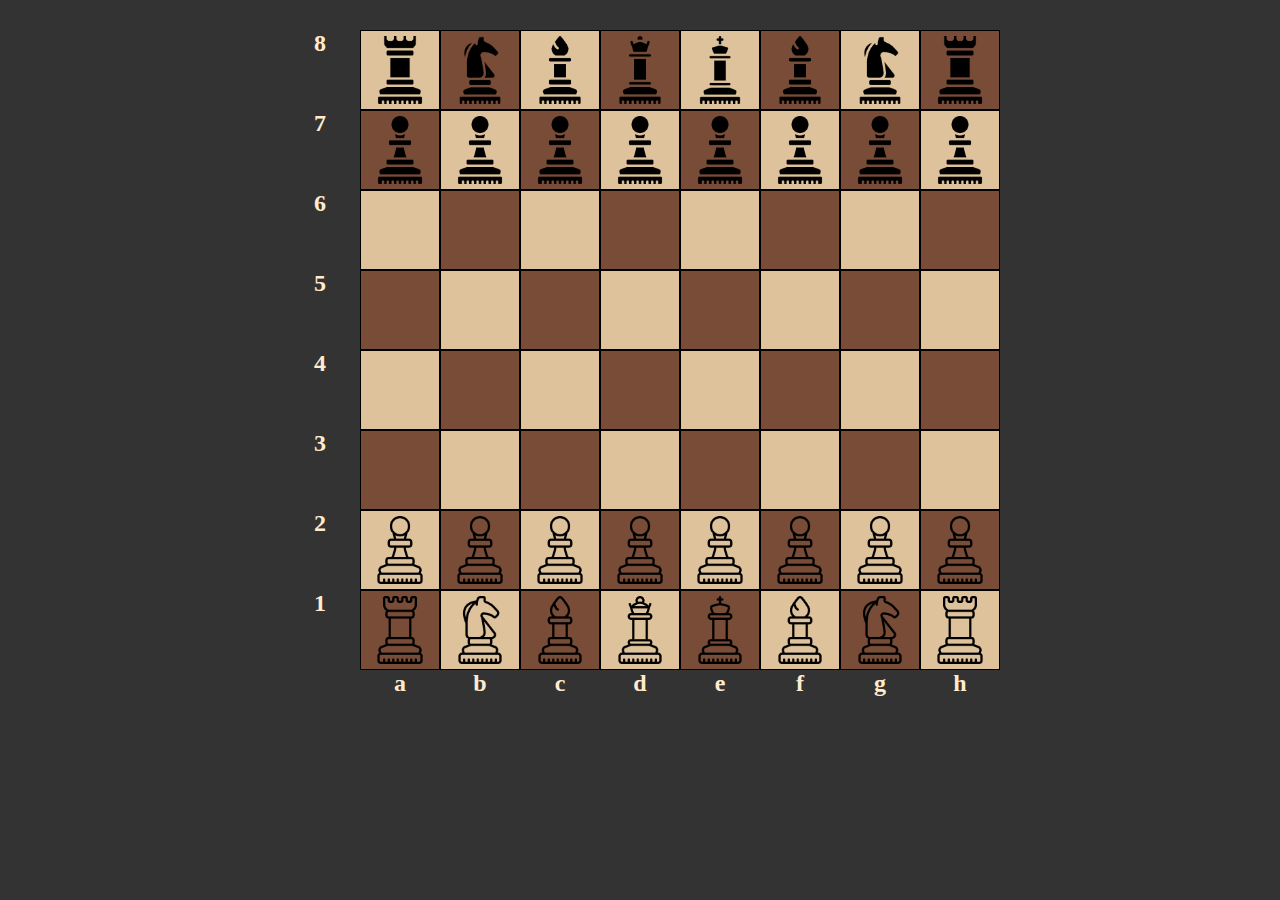
==== index.html @ 502f9120 "final commit" ====
<!DOCTYPE html>
<html lang="en">

<head>
    <meta charset="UTF-8">
    <meta http-equiv="X-UA-Compatible" content="IE=edge">
    <meta name="viewport" content="width=device-width, initial-scale=1.0">
    <link rel="stylesheet" href="style.css">
    <title>Two Player Chess</title>
</head>

<body>

    <div class="chessboard card">
        <div class="row1 flex">
            <h2>8</h2>
            <div class="white box" id="a8">
                <img src="images/brook.png" class="img bp rook">
            </div>
            <div class="black box" id="b8">
                <img src="images/bknight.png" class="img bp knight">
            </div>
            <div class="white box" id="c8">
                <img src="images/bbishop.png" class="img bp lbishop">
            </div>
            <div class="black box" id="d8">
                <img src="images/bqueen.png" class="img bp queen">
            </div>
            <div class="white box" id="e8">
                <img src="images/bking.png" class="img bp king">
            </div>
            <div class="black box" id="f8">
                <img src="images/bbishop.png" class="img bp dbishop">
            </div>
            <div class="white box" id="g8">
                <img src="images/bknight.png" class="img bp knight">
            </div>
            <div class="black box" id="h8">
                <img src="images/brook.png" class="img bp rook">
            </div>
        </div>
        <div class="row2 flex">
            <h2>7</h2>
            <div class="black box" id="a7">
                <img src="images/bpawn.png" class="img bp pawn">
            </div>
            <div class="white box" id="b7">
                <img src="images/bpawn.png" class="img bp pawn">
            </div>
            <div class="black box" id="c7">
                <img src="images/bpawn.png" class="img bp pawn">
            </div>
            <div class="white box" id="d7">
                <img src="images/bpawn.png" class="img bp pawn">
            </div>
            <div class="black box" id="e7">
                <img src="images/bpawn.png" class="img bp pawn">
            </div>
            <div class="white box" id="f7">
                <img src="images/bpawn.png" class="img bp pawn">
            </div>
            <div class="black box" id="g7">
                <img src="images/bpawn.png" class="img bp pawn">
            </div>
            <div class="white box" id="h7">
                <img src="images/bpawn.png" class="img bp pawn">
            </div>
        </div>
        <div class="row3 flex">
            <h2>6</h2>
            <div class="white box" id="a6">
            </div>
            <div class="black box" id="b6">
            </div>
            <div class="white box" id="c6">
            </div>
            <div class="black box" id="d6">
            </div>
            <div class="white box" id="e6">
            </div>
            <div class="black box" id="f6">
            </div>
            <div class="white box" id="g6">
            </div>
            <div class="black box" id="h6">
            </div>
        </div>
        <div class="row4 flex">
            <h2>5</h2>
            <div class="black box" id="a5">
            </div>
            <div class="white box" id="b5">
            </div>
            <div class="black box" id="c5">
            </div>
            <div class="white box" id="d5">
            </div>
            <div class="black box" id="e5">
            </div>
            <div class="white box" id="f5">
            </div>
            <div class="black box" id="g5">
            </div>
            <div class="white box" id="h5">
            </div>
        </div>
        <div class="row5 flex">
            <h2>4</h2>
            <div class="white box" id="a4">
            </div>
            <div class="black box" id="b4">
            </div>
            <div class="white box" id="c4">
            </div>
            <div class="black box" id="d4">
            </div>
            <div class="white box" id="e4">
            </div>
            <div class="black box" id="f4">
            </div>
            <div class="white box" id="g4">
            </div>
            <div class="black box" id="h4">
            </div>
        </div>
        <div class="row6 flex">
            <h2>3</h2>
            <div class="black box" id="a3">
            </div>
            <div class="white box" id="b3">
            </div>
            <div class="black box" id="c3">
            </div>
            <div class="white box" id="d3">
            </div>
            <div class="black box" id="e3">
            </div>
            <div class="white box" id="f3">
            </div>
            <div class="black box" id="g3">
            </div>
            <div class="white box" id="h3">
            </div>
        </div>
        <div class="row7 flex">
            <h2>2</h2>
            <div class="white box" id="a2">
                <img src="images/wpawn.png" class="img wp pawn">
            </div>
            <div class="black box" id="b2">
                <img src="images/wpawn.png" class="img wp pawn">
            </div>
            <div class="white box" id="c2">
                <img src="images/wpawn.png" class="img wp pawn">
            </div>
            <div class="black box" id="d2">
                <img src="images/wpawn.png" class="img wp pawn">
            </div>
            <div class="white box" id="e2">
                <img src="images/wpawn.png" class="img wp pawn">
            </div>
            <div class="black box" id="f2">
                <img src="images/wpawn.png" class="img wp pawn">
            </div>
            <div class="white box" id="g2">
                <img src="images/wpawn.png" class="img wp pawn">
            </div>
            <div class="black box" id="h2">
                <img src="images/wpawn.png" class="img wp pawn">
            </div>
        </div>
        <div class="row8 flex">
            <h2>1</h2>
            <div class="black box" id="a1">
                <img src="images/wrook.png" class="img wp rook">
            </div>
            <div class="white box" id="b1">
                <img src="images/wknight.png" class="img wp knight">
            </div>
            <div class="black box" id="c1">
                <img src="images/wbishop.png" class="img wp dbishop">
            </div>
            <div class="white box" id="d1">
                <img src="images/wqueen.png" class="img wp queen">
            </div>
            <div class="black box" id="e1">
                <img src="images/wking.png" class="img wp king">
            </div>
            <div class="white box" id="f1">
                <img src="images/wbishop.png" class="img wp lbishop">
            </div>
            <div class="black box" id="g1">
                <img src="images/wknight.png" class="img wp knight">
            </div>
            <div class="white box" id="h1">
                <img src="images/wrook.png" class="img wp rook">
            </div>
        </div>
        <div class="row9 flex">
            <h2></h2>
            <h2>a</h2>
            <h2>b</h2>
            <h2>c</h2>
            <h2>d</h2>
            <h2>e</h2>
            <h2>f</h2>
            <h2>g</h2>
            <h2>h</h2>
        </div>
    </div>

    <script src="app.js"></script>
</body>

</html>
---- style.css ----
* {
    box-sizing: border-box;
    margin: 0;
    padding: 0;
    text-align: center;
}

body {
    background-color: #333;
}

h2 {
    width: 80px;
    height: 80px;
    color: blanchedalmond;
    text-align: center;
    margin: auto 0;
}

.white,
.black {
    width: 80px;
    height: 80px;
    padding: 5px;
    border: 1px solid black;
}

.white {
    background-color: #dec29b;
}

.black {
    background-color: #784c36;
}

img {
    width: 100%;
}

img:hover {
    transform: scale(0.98);
    cursor: pointer;
}

.flex {
    display: flex;
    align-items: center;
    justify-content: center;
}

.chessboard {
    margin-top: 30px;
}


/* .card {
    box-shadow: 10px 10px 8px 10px #888888;
} */

@media (max-width: 500px) {
    .white,
    .black {
        width: 50px;
        height: 50px;
        padding: 5px;
        border: 1px solid black;
    }
    .chessboard {
        margin-top: 100px;
    }
}
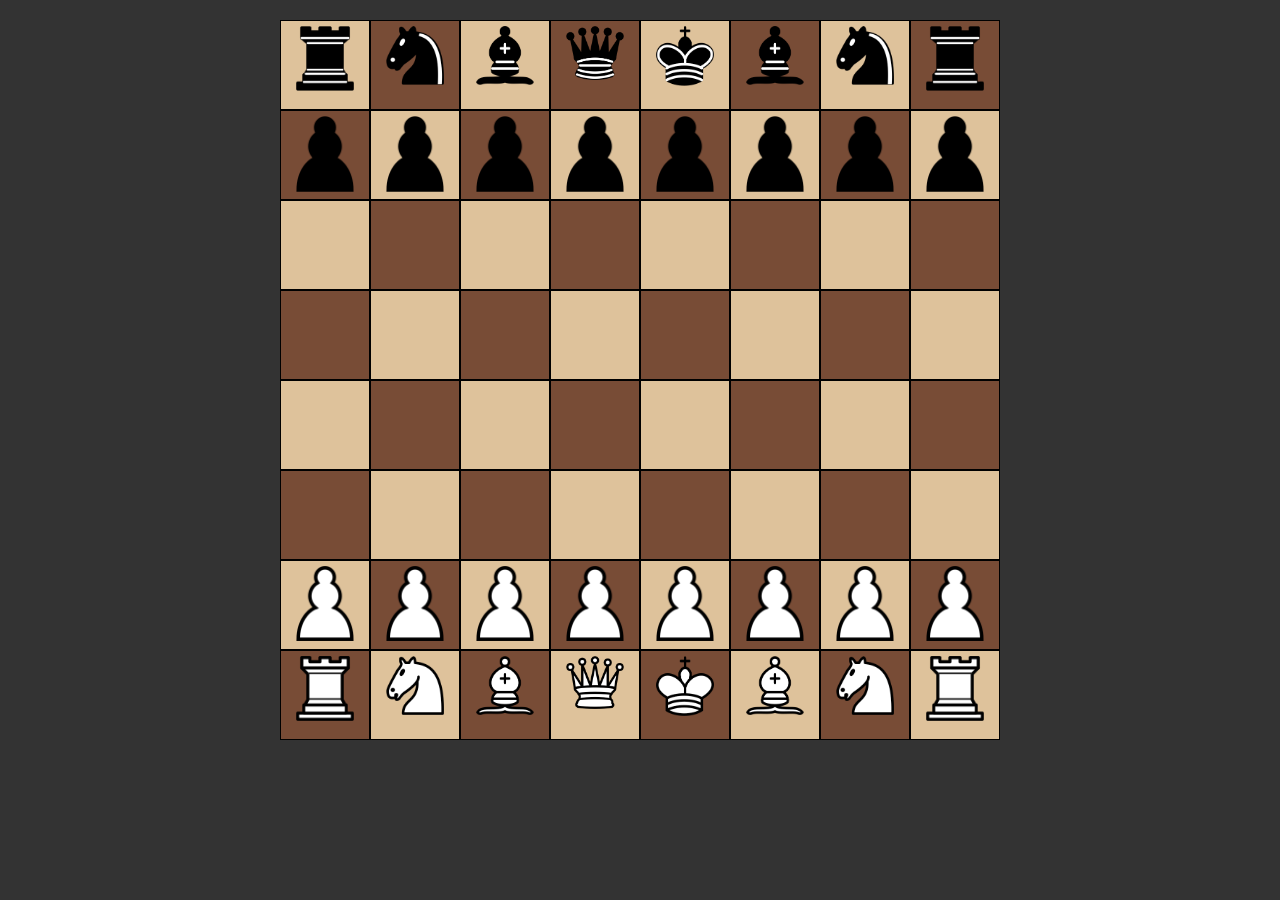
==== commit a15f6020: "final commit" ====
--- a/index.html
+++ b/index.html
@@ -13,61 +13,58 @@
 
     <div class="chessboard card">
         <div class="row1 flex">
-            <h2>8</h2>
             <div class="white box" id="a8">
-                <img src="images/brook.png" class="img bp rook">
+                <img src="img/brook.png" class="img bp rook" id="qsbr">
             </div>
             <div class="black box" id="b8">
-                <img src="images/bknight.png" class="img bp knight">
+                <img src="img/bknight.png" class="img bp knight">
             </div>
             <div class="white box" id="c8">
-                <img src="images/bbishop.png" class="img bp lbishop">
+                <img src="img/bbishop.png" class="img bp lbishop">
             </div>
             <div class="black box" id="d8">
-                <img src="images/bqueen.png" class="img bp queen">
+                <img src="img/bqueen.png" class="img bp queen">
             </div>
             <div class="white box" id="e8">
-                <img src="images/bking.png" class="img bp king">
+                <img src="img/bking.png" class="img bp king">
             </div>
             <div class="black box" id="f8">
-                <img src="images/bbishop.png" class="img bp dbishop">
+                <img src="img/bbishop.png" class="img bp dbishop">
             </div>
             <div class="white box" id="g8">
-                <img src="images/bknight.png" class="img bp knight">
+                <img src="img/bknight.png" class="img bp knight">
             </div>
             <div class="black box" id="h8">
-                <img src="images/brook.png" class="img bp rook">
+                <img src="img/brook.png" class="img bp rook" id="ksbr">
             </div>
         </div>
         <div class="row2 flex">
-            <h2>7</h2>
             <div class="black box" id="a7">
-                <img src="images/bpawn.png" class="img bp pawn">
+                <img src="img/bpawn.png" class="img bp pawn">
             </div>
             <div class="white box" id="b7">
-                <img src="images/bpawn.png" class="img bp pawn">
+                <img src="img/bpawn.png" class="img bp pawn">
             </div>
             <div class="black box" id="c7">
-                <img src="images/bpawn.png" class="img bp pawn">
+                <img src="img/bpawn.png" class="img bp pawn">
             </div>
             <div class="white box" id="d7">
-                <img src="images/bpawn.png" class="img bp pawn">
+                <img src="img/bpawn.png" class="img bp pawn">
             </div>
             <div class="black box" id="e7">
-                <img src="images/bpawn.png" class="img bp pawn">
+                <img src="img/bpawn.png" class="img bp pawn">
             </div>
             <div class="white box" id="f7">
-                <img src="images/bpawn.png" class="img bp pawn">
+                <img src="img/bpawn.png" class="img bp pawn">
             </div>
             <div class="black box" id="g7">
-                <img src="images/bpawn.png" class="img bp pawn">
+                <img src="img/bpawn.png" class="img bp pawn">
             </div>
             <div class="white box" id="h7">
-                <img src="images/bpawn.png" class="img bp pawn">
+                <img src="img/bpawn.png" class="img bp pawn">
             </div>
         </div>
         <div class="row3 flex">
-            <h2>6</h2>
             <div class="white box" id="a6">
             </div>
             <div class="black box" id="b6">
@@ -86,7 +83,6 @@
             </div>
         </div>
         <div class="row4 flex">
-            <h2>5</h2>
             <div class="black box" id="a5">
             </div>
             <div class="white box" id="b5">
@@ -105,7 +101,6 @@
             </div>
         </div>
         <div class="row5 flex">
-            <h2>4</h2>
             <div class="white box" id="a4">
             </div>
             <div class="black box" id="b4">
@@ -124,7 +119,6 @@
             </div>
         </div>
         <div class="row6 flex">
-            <h2>3</h2>
             <div class="black box" id="a3">
             </div>
             <div class="white box" id="b3">
@@ -143,69 +137,56 @@
             </div>
         </div>
         <div class="row7 flex">
-            <h2>2</h2>
             <div class="white box" id="a2">
-                <img src="images/wpawn.png" class="img wp pawn">
+                <img src="img/wpawn.png" class="img wp pawn">
             </div>
             <div class="black box" id="b2">
-                <img src="images/wpawn.png" class="img wp pawn">
+                <img src="img/wpawn.png" class="img wp pawn">
             </div>
             <div class="white box" id="c2">
-                <img src="images/wpawn.png" class="img wp pawn">
+                <img src="img/wpawn.png" class="img wp pawn">
             </div>
             <div class="black box" id="d2">
-                <img src="images/wpawn.png" class="img wp pawn">
+                <img src="img/wpawn.png" class="img wp pawn">
             </div>
             <div class="white box" id="e2">
-                <img src="images/wpawn.png" class="img wp pawn">
+                <img src="img/wpawn.png" class="img wp pawn">
             </div>
             <div class="black box" id="f2">
-                <img src="images/wpawn.png" class="img wp pawn">
+                <img src="img/wpawn.png" class="img wp pawn">
             </div>
             <div class="white box" id="g2">
-                <img src="images/wpawn.png" class="img wp pawn">
+                <img src="img/wpawn.png" class="img wp pawn">
             </div>
             <div class="black box" id="h2">
-                <img src="images/wpawn.png" class="img wp pawn">
+                <img src="img/wpawn.png" class="img wp pawn">
             </div>
         </div>
         <div class="row8 flex">
-            <h2>1</h2>
             <div class="black box" id="a1">
-                <img src="images/wrook.png" class="img wp rook">
+                <img src="img/wrook.png" class="img wp rook" id="qswr">
             </div>
             <div class="white box" id="b1">
-                <img src="images/wknight.png" class="img wp knight">
+                <img src="img/wknight.png" class="img wp knight">
             </div>
             <div class="black box" id="c1">
-                <img src="images/wbishop.png" class="img wp dbishop">
+                <img src="img/wbishop.png" class="img wp dbishop">
             </div>
             <div class="white box" id="d1">
-                <img src="images/wqueen.png" class="img wp queen">
+                <img src="img/wqueen.png" class="img wp queen">
             </div>
             <div class="black box" id="e1">
-                <img src="images/wking.png" class="img wp king">
+                <img src="img/wking.png" class="img wp king">
             </div>
             <div class="white box" id="f1">
-                <img src="images/wbishop.png" class="img wp lbishop">
+                <img src="img/wbishop.png" class="img wp lbishop">
             </div>
             <div class="black box" id="g1">
-                <img src="images/wknight.png" class="img wp knight">
+                <img src="img/wknight.png" class="img wp knight">
             </div>
             <div class="white box" id="h1">
-                <img src="images/wrook.png" class="img wp rook">
+                <img src="img/wrook.png" class="img wp rook" id="kswr">
             </div>
-        </div>
-        <div class="row9 flex">
-            <h2></h2>
-            <h2>a</h2>
-            <h2>b</h2>
-            <h2>c</h2>
-            <h2>d</h2>
-            <h2>e</h2>
-            <h2>f</h2>
-            <h2>g</h2>
-            <h2>h</h2>
         </div>
     </div>
 
--- a/style.css
+++ b/style.css
@@ -15,12 +15,13 @@
     color: blanchedalmond;
     text-align: center;
     margin: auto 0;
+    padding-top: 30px;
 }
 
 .white,
 .black {
-    width: 80px;
-    height: 80px;
+    width: 90px;
+    height: 90px;
     padding: 5px;
     border: 1px solid black;
 }
@@ -34,11 +35,11 @@
 }
 
 img {
-    width: 100%;
+    width: 75%;
 }
 
 img:hover {
-    transform: scale(0.98);
+    transform: scale(1.10);
     cursor: pointer;
 }
 
@@ -49,13 +50,8 @@
 }
 
 .chessboard {
-    margin-top: 30px;
+    margin-top: 20px;
 }
-
-
-/* .card {
-    box-shadow: 10px 10px 8px 10px #888888;
-} */
 
 @media (max-width: 500px) {
     .white,
@@ -68,4 +64,10 @@
     .chessboard {
         margin-top: 100px;
     }
+    h2 {
+        width: 50px;
+        height: 50px;
+        margin: auto 0;
+        padding-top: 20px;
+    }
 }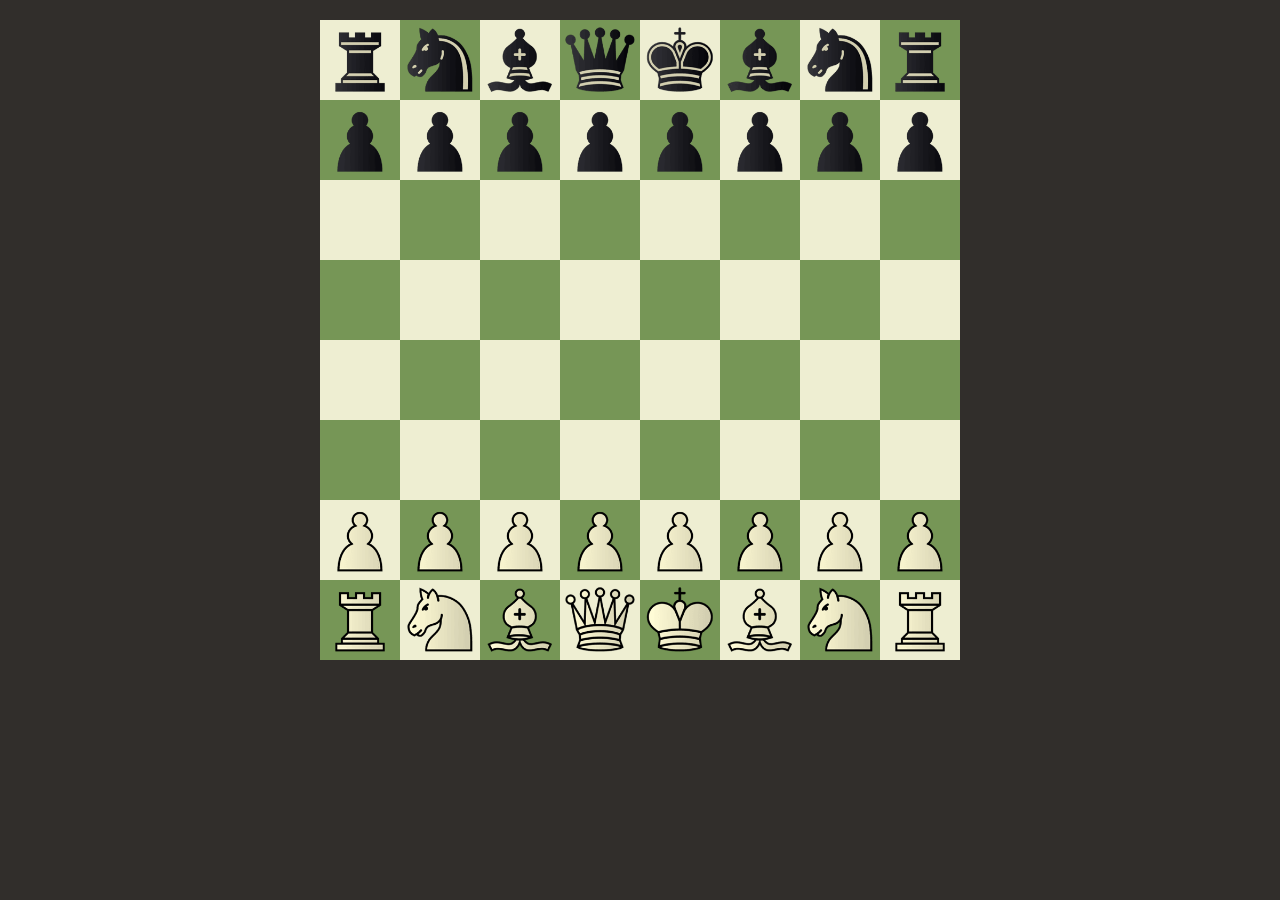
==== commit 75a3a3e2: "final commit" ====
--- a/index.html
+++ b/index.html
@@ -11,181 +11,187 @@
 
 <body>
 
-    <div class="chessboard card">
-        <div class="row1 flex">
-            <div class="white box" id="a8">
-                <img src="img/brook.png" class="img bp rook" id="qsbr">
-            </div>
-            <div class="black box" id="b8">
-                <img src="img/bknight.png" class="img bp knight">
-            </div>
-            <div class="white box" id="c8">
-                <img src="img/bbishop.png" class="img bp lbishop">
-            </div>
-            <div class="black box" id="d8">
-                <img src="img/bqueen.png" class="img bp queen">
-            </div>
-            <div class="white box" id="e8">
-                <img src="img/bking.png" class="img bp king">
-            </div>
-            <div class="black box" id="f8">
-                <img src="img/bbishop.png" class="img bp dbishop">
-            </div>
-            <div class="white box" id="g8">
-                <img src="img/bknight.png" class="img bp knight">
-            </div>
-            <div class="black box" id="h8">
-                <img src="img/brook.png" class="img bp rook" id="ksbr">
-            </div>
-        </div>
-        <div class="row2 flex">
-            <div class="black box" id="a7">
-                <img src="img/bpawn.png" class="img bp pawn">
-            </div>
-            <div class="white box" id="b7">
-                <img src="img/bpawn.png" class="img bp pawn">
-            </div>
-            <div class="black box" id="c7">
-                <img src="img/bpawn.png" class="img bp pawn">
-            </div>
-            <div class="white box" id="d7">
-                <img src="img/bpawn.png" class="img bp pawn">
-            </div>
-            <div class="black box" id="e7">
-                <img src="img/bpawn.png" class="img bp pawn">
-            </div>
-            <div class="white box" id="f7">
-                <img src="img/bpawn.png" class="img bp pawn">
-            </div>
-            <div class="black box" id="g7">
-                <img src="img/bpawn.png" class="img bp pawn">
-            </div>
-            <div class="white box" id="h7">
-                <img src="img/bpawn.png" class="img bp pawn">
-            </div>
-        </div>
-        <div class="row3 flex">
-            <div class="white box" id="a6">
-            </div>
-            <div class="black box" id="b6">
-            </div>
-            <div class="white box" id="c6">
-            </div>
-            <div class="black box" id="d6">
-            </div>
-            <div class="white box" id="e6">
-            </div>
-            <div class="black box" id="f6">
-            </div>
-            <div class="white box" id="g6">
-            </div>
-            <div class="black box" id="h6">
-            </div>
-        </div>
-        <div class="row4 flex">
-            <div class="black box" id="a5">
-            </div>
-            <div class="white box" id="b5">
-            </div>
-            <div class="black box" id="c5">
-            </div>
-            <div class="white box" id="d5">
-            </div>
-            <div class="black box" id="e5">
-            </div>
-            <div class="white box" id="f5">
-            </div>
-            <div class="black box" id="g5">
-            </div>
-            <div class="white box" id="h5">
-            </div>
-        </div>
-        <div class="row5 flex">
-            <div class="white box" id="a4">
-            </div>
-            <div class="black box" id="b4">
-            </div>
-            <div class="white box" id="c4">
-            </div>
-            <div class="black box" id="d4">
-            </div>
-            <div class="white box" id="e4">
-            </div>
-            <div class="black box" id="f4">
-            </div>
-            <div class="white box" id="g4">
-            </div>
-            <div class="black box" id="h4">
-            </div>
-        </div>
-        <div class="row6 flex">
-            <div class="black box" id="a3">
-            </div>
-            <div class="white box" id="b3">
-            </div>
-            <div class="black box" id="c3">
-            </div>
-            <div class="white box" id="d3">
-            </div>
-            <div class="black box" id="e3">
-            </div>
-            <div class="white box" id="f3">
-            </div>
-            <div class="black box" id="g3">
-            </div>
-            <div class="white box" id="h3">
-            </div>
-        </div>
-        <div class="row7 flex">
-            <div class="white box" id="a2">
-                <img src="img/wpawn.png" class="img wp pawn">
-            </div>
-            <div class="black box" id="b2">
-                <img src="img/wpawn.png" class="img wp pawn">
-            </div>
-            <div class="white box" id="c2">
-                <img src="img/wpawn.png" class="img wp pawn">
-            </div>
-            <div class="black box" id="d2">
-                <img src="img/wpawn.png" class="img wp pawn">
-            </div>
-            <div class="white box" id="e2">
-                <img src="img/wpawn.png" class="img wp pawn">
-            </div>
-            <div class="black box" id="f2">
-                <img src="img/wpawn.png" class="img wp pawn">
-            </div>
-            <div class="white box" id="g2">
-                <img src="img/wpawn.png" class="img wp pawn">
-            </div>
-            <div class="black box" id="h2">
-                <img src="img/wpawn.png" class="img wp pawn">
-            </div>
-        </div>
-        <div class="row8 flex">
-            <div class="black box" id="a1">
-                <img src="img/wrook.png" class="img wp rook" id="qswr">
-            </div>
-            <div class="white box" id="b1">
-                <img src="img/wknight.png" class="img wp knight">
-            </div>
-            <div class="black box" id="c1">
-                <img src="img/wbishop.png" class="img wp dbishop">
-            </div>
-            <div class="white box" id="d1">
-                <img src="img/wqueen.png" class="img wp queen">
-            </div>
-            <div class="black box" id="e1">
-                <img src="img/wking.png" class="img wp king">
-            </div>
-            <div class="white box" id="f1">
-                <img src="img/wbishop.png" class="img wp lbishop">
-            </div>
-            <div class="black box" id="g1">
-                <img src="img/wknight.png" class="img wp knight">
-            </div>
-            <div class="white box" id="h1">
-                <img src="img/wrook.png" class="img wp rook" id="kswr">
+    <div class="game">
+        <img src="img/bqueen.png" class="img bp queen" id="bqueen">
+        <!--Not imp-->
+        <img src="img/wqueen.png" class="img wp queen" id="wqueen">
+        <!--Not imp-->
+        <div class="chessboard card">
+            <div class="row1 flex">
+                <div class="white box" id="a8">
+                    <img src="img/brook.png" class="img bp rook" id="qsbr">
+                </div>
+                <div class="black box" id="b8">
+                    <img src="img/bknight.png" class="img bp knight">
+                </div>
+                <div class="white box" id="c8">
+                    <img src="img/bbishop.png" class="img bp lbishop">
+                </div>
+                <div class="black box" id="d8">
+                    <img src="img/bqueen.png" class="img bp queen">
+                </div>
+                <div class="white box" id="e8">
+                    <img src="img/bking.png" class="img bp king">
+                </div>
+                <div class="black box" id="f8">
+                    <img src="img/bbishop.png" class="img bp dbishop">
+                </div>
+                <div class="white box" id="g8">
+                    <img src="img/bknight.png" class="img bp knight">
+                </div>
+                <div class="black box" id="h8">
+                    <img src="img/brook.png" class="img bp rook" id="ksbr">
+                </div>
+            </div>
+            <div class="row2 flex">
+                <div class="black box" id="a7">
+                    <img src="img/bpawn.png" class="img bp pawn">
+                </div>
+                <div class="white box" id="b7">
+                    <img src="img/bpawn.png" class="img bp pawn">
+                </div>
+                <div class="black box" id="c7">
+                    <img src="img/bpawn.png" class="img bp pawn">
+                </div>
+                <div class="white box" id="d7">
+                    <img src="img/bpawn.png" class="img bp pawn">
+                </div>
+                <div class="black box" id="e7">
+                    <img src="img/bpawn.png" class="img bp pawn">
+                </div>
+                <div class="white box" id="f7">
+                    <img src="img/bpawn.png" class="img bp pawn">
+                </div>
+                <div class="black box" id="g7">
+                    <img src="img/bpawn.png" class="img bp pawn">
+                </div>
+                <div class="white box" id="h7">
+                    <img src="img/bpawn.png" class="img bp pawn">
+                </div>
+            </div>
+            <div class="row3 flex">
+                <div class="white box" id="a6">
+                </div>
+                <div class="black box" id="b6">
+                </div>
+                <div class="white box" id="c6">
+                </div>
+                <div class="black box" id="d6">
+                </div>
+                <div class="white box" id="e6">
+                </div>
+                <div class="black box" id="f6">
+                </div>
+                <div class="white box" id="g6">
+                </div>
+                <div class="black box" id="h6">
+                </div>
+            </div>
+            <div class="row4 flex">
+                <div class="black box" id="a5">
+                </div>
+                <div class="white box" id="b5">
+                </div>
+                <div class="black box" id="c5">
+                </div>
+                <div class="white box" id="d5">
+                </div>
+                <div class="black box" id="e5">
+                </div>
+                <div class="white box" id="f5">
+                </div>
+                <div class="black box" id="g5">
+                </div>
+                <div class="white box" id="h5">
+                </div>
+            </div>
+            <div class="row5 flex">
+                <div class="white box" id="a4">
+                </div>
+                <div class="black box" id="b4">
+                </div>
+                <div class="white box" id="c4">
+                </div>
+                <div class="black box" id="d4">
+                </div>
+                <div class="white box" id="e4">
+                </div>
+                <div class="black box" id="f4">
+                </div>
+                <div class="white box" id="g4">
+                </div>
+                <div class="black box" id="h4">
+                </div>
+            </div>
+            <div class="row6 flex">
+                <div class="black box" id="a3">
+                </div>
+                <div class="white box" id="b3">
+                </div>
+                <div class="black box" id="c3">
+                </div>
+                <div class="white box" id="d3">
+                </div>
+                <div class="black box" id="e3">
+                </div>
+                <div class="white box" id="f3">
+                </div>
+                <div class="black box" id="g3">
+                </div>
+                <div class="white box" id="h3">
+                </div>
+            </div>
+            <div class="row7 flex">
+                <div class="white box" id="a2">
+                    <img src="img/wpawn.png" class="img wp pawn">
+                </div>
+                <div class="black box" id="b2">
+                    <img src="img/wpawn.png" class="img wp pawn">
+                </div>
+                <div class="white box" id="c2">
+                    <img src="img/wpawn.png" class="img wp pawn">
+                </div>
+                <div class="black box" id="d2">
+                    <img src="img/wpawn.png" class="img wp pawn">
+                </div>
+                <div class="white box" id="e2">
+                    <img src="img/wpawn.png" class="img wp pawn">
+                </div>
+                <div class="black box" id="f2">
+                    <img src="img/wpawn.png" class="img wp pawn">
+                </div>
+                <div class="white box" id="g2">
+                    <img src="img/wpawn.png" class="img wp pawn">
+                </div>
+                <div class="black box" id="h2">
+                    <img src="img/wpawn.png" class="img wp pawn">
+                </div>
+            </div>
+            <div class="row8 flex">
+                <div class="black box" id="a1">
+                    <img src="img/wrook.png" class="img wp rook" id="qswr">
+                </div>
+                <div class="white box" id="b1">
+                    <img src="img/wknight.png" class="img wp knight">
+                </div>
+                <div class="black box" id="c1">
+                    <img src="img/wbishop.png" class="img wp dbishop">
+                </div>
+                <div class="white box" id="d1">
+                    <img src="img/wqueen.png" class="img wp queen">
+                </div>
+                <div class="black box" id="e1">
+                    <img src="img/wking.png" class="img wp king">
+                </div>
+                <div class="white box" id="f1">
+                    <img src="img/wbishop.png" class="img wp lbishop">
+                </div>
+                <div class="black box" id="g1">
+                    <img src="img/wknight.png" class="img wp knight">
+                </div>
+                <div class="white box" id="h1">
+                    <img src="img/wrook.png" class="img wp rook" id="kswr">
+                </div>
             </div>
         </div>
     </div>
--- a/style.css
+++ b/style.css
@@ -2,44 +2,38 @@
     box-sizing: border-box;
     margin: 0;
     padding: 0;
+}
+
+body {
+    background-color: #312e2b;
+}
+
+#wqueen,
+#bqueen {
+    display: none;
+}
+
+.box {
+    width: 80px;
+    height: 80px;
     text-align: center;
 }
 
-body {
-    background-color: #333;
-}
-
-h2 {
-    width: 80px;
-    height: 80px;
-    color: blanchedalmond;
-    text-align: center;
-    margin: auto 0;
-    padding-top: 30px;
-}
-
-.white,
-.black {
-    width: 90px;
-    height: 90px;
-    padding: 5px;
-    border: 1px solid black;
-}
-
 .white {
-    background-color: #dec29b;
+    background-color: #eeeed2;
 }
 
 .black {
-    background-color: #784c36;
+    background-color: #769656;
 }
 
 img {
-    width: 75%;
+    height: 100%;
+    width: 100%;
 }
 
 img:hover {
-    transform: scale(1.10);
+    transform: scale(1.05);
     cursor: pointer;
 }
 
@@ -51,6 +45,8 @@
 
 .chessboard {
     margin-top: 20px;
+    border-radius: 10px;
+    flex-direction: column;
 }
 
 @media (max-width: 500px) {
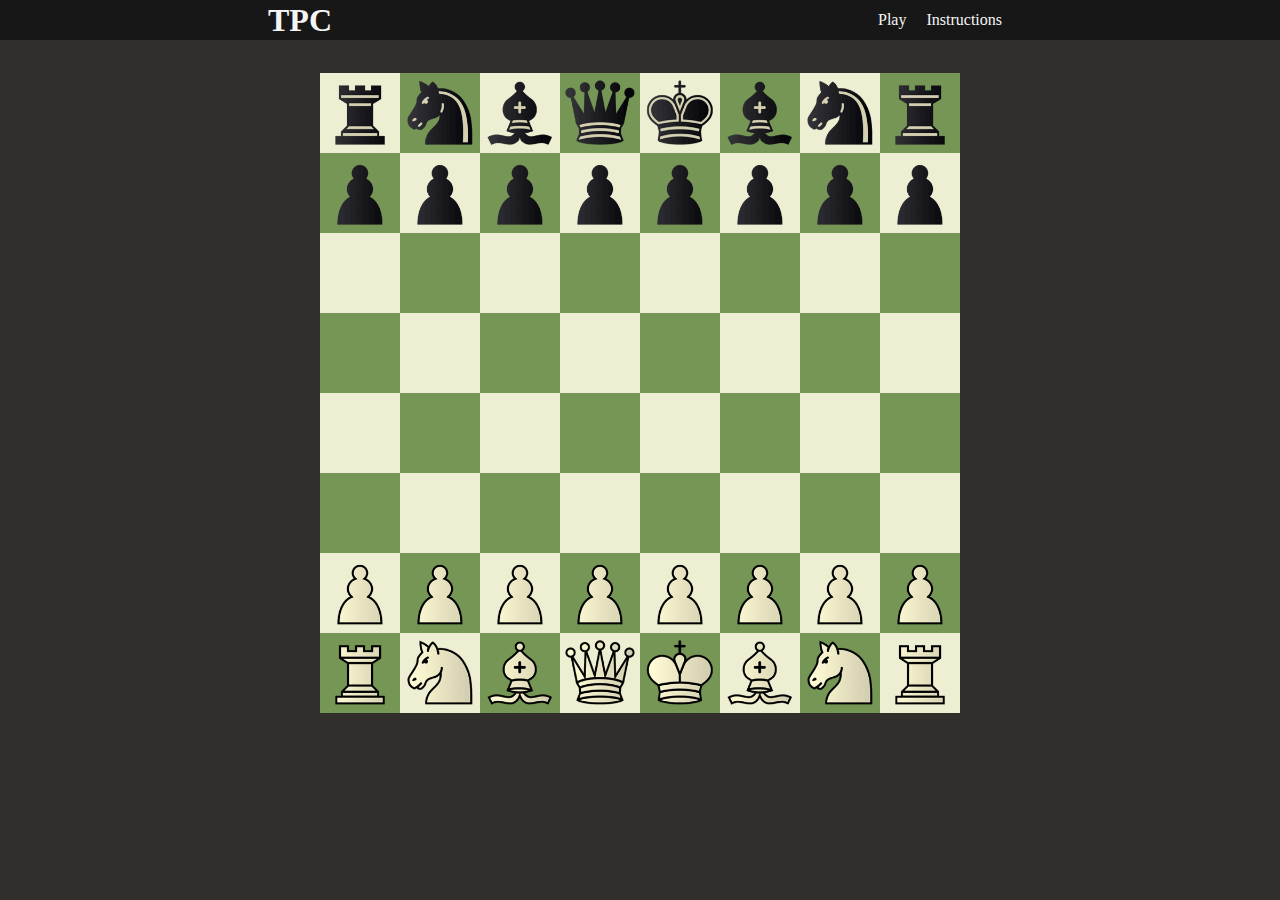
==== commit 2f6a1329: "final commit" ====
--- a/index.html
+++ b/index.html
@@ -11,33 +11,44 @@
 
 <body>
 
+    <nav>
+        <h1>TPC</h1>
+        <ul class="flex">
+            <li><a href="index.html">Play</a></li>
+            <li><a href="instructions.html">Instructions</a></li>
+        </ul>
+    </nav>
+
     <div class="game">
         <img src="img/bqueen.png" class="img bp queen" id="bqueen">
         <!--Not imp-->
         <img src="img/wqueen.png" class="img wp queen" id="wqueen">
         <!--Not imp-->
+        <div class="wwin">
+            <p>White Wins</p>
+        </div>
         <div class="chessboard card">
             <div class="row1 flex">
                 <div class="white box" id="a8">
                     <img src="img/brook.png" class="img bp rook" id="qsbr">
                 </div>
                 <div class="black box" id="b8">
-                    <img src="img/bknight.png" class="img bp knight">
+                    <img src="img/bknight.png" class="img bp knight qsbn">
                 </div>
                 <div class="white box" id="c8">
-                    <img src="img/bbishop.png" class="img bp lbishop">
+                    <img src="img/bbishop.png" class="img bp lbishop qsbb">
                 </div>
                 <div class="black box" id="d8">
-                    <img src="img/bqueen.png" class="img bp queen">
+                    <img src="img/bqueen.png" class="img bp queen bq">
                 </div>
                 <div class="white box" id="e8">
-                    <img src="img/bking.png" class="img bp king">
+                    <img src="img/bking.png" class="img bp king bk">
                 </div>
                 <div class="black box" id="f8">
-                    <img src="img/bbishop.png" class="img bp dbishop">
+                    <img src="img/bbishop.png" class="img bp dbishop ksbb">
                 </div>
                 <div class="white box" id="g8">
-                    <img src="img/bknight.png" class="img bp knight">
+                    <img src="img/bknight.png" class="img bp knight ksbn">
                 </div>
                 <div class="black box" id="h8">
                     <img src="img/brook.png" class="img bp rook" id="ksbr">
@@ -45,28 +56,28 @@
             </div>
             <div class="row2 flex">
                 <div class="black box" id="a7">
-                    <img src="img/bpawn.png" class="img bp pawn">
+                    <img src="img/bpawn.png" class="img bp pawn pb">
                 </div>
                 <div class="white box" id="b7">
-                    <img src="img/bpawn.png" class="img bp pawn">
+                    <img src="img/bpawn.png" class="img bp pawn pb">
                 </div>
                 <div class="black box" id="c7">
-                    <img src="img/bpawn.png" class="img bp pawn">
+                    <img src="img/bpawn.png" class="img bp pawn pb">
                 </div>
                 <div class="white box" id="d7">
-                    <img src="img/bpawn.png" class="img bp pawn">
+                    <img src="img/bpawn.png" class="img bp pawn pb">
                 </div>
                 <div class="black box" id="e7">
-                    <img src="img/bpawn.png" class="img bp pawn">
+                    <img src="img/bpawn.png" class="img bp pawn pb">
                 </div>
                 <div class="white box" id="f7">
-                    <img src="img/bpawn.png" class="img bp pawn">
+                    <img src="img/bpawn.png" class="img bp pawn pb">
                 </div>
                 <div class="black box" id="g7">
-                    <img src="img/bpawn.png" class="img bp pawn">
+                    <img src="img/bpawn.png" class="img bp pawn pb">
                 </div>
                 <div class="white box" id="h7">
-                    <img src="img/bpawn.png" class="img bp pawn">
+                    <img src="img/bpawn.png" class="img bp pawn pb">
                 </div>
             </div>
             <div class="row3 flex">
@@ -143,28 +154,28 @@
             </div>
             <div class="row7 flex">
                 <div class="white box" id="a2">
-                    <img src="img/wpawn.png" class="img wp pawn">
+                    <img src="img/wpawn.png" class="img wp pawn pw">
                 </div>
                 <div class="black box" id="b2">
-                    <img src="img/wpawn.png" class="img wp pawn">
+                    <img src="img/wpawn.png" class="img wp pawn pw">
                 </div>
                 <div class="white box" id="c2">
-                    <img src="img/wpawn.png" class="img wp pawn">
+                    <img src="img/wpawn.png" class="img wp pawn pw">
                 </div>
                 <div class="black box" id="d2">
-                    <img src="img/wpawn.png" class="img wp pawn">
+                    <img src="img/wpawn.png" class="img wp pawn pw">
                 </div>
                 <div class="white box" id="e2">
-                    <img src="img/wpawn.png" class="img wp pawn">
+                    <img src="img/wpawn.png" class="img wp pawn pw">
                 </div>
                 <div class="black box" id="f2">
-                    <img src="img/wpawn.png" class="img wp pawn">
+                    <img src="img/wpawn.png" class="img wp pawn pw">
                 </div>
                 <div class="white box" id="g2">
-                    <img src="img/wpawn.png" class="img wp pawn">
+                    <img src="img/wpawn.png" class="img wp pawn pw">
                 </div>
                 <div class="black box" id="h2">
-                    <img src="img/wpawn.png" class="img wp pawn">
+                    <img src="img/wpawn.png" class="img wp pawn pw">
                 </div>
             </div>
             <div class="row8 flex">
@@ -172,28 +183,32 @@
                     <img src="img/wrook.png" class="img wp rook" id="qswr">
                 </div>
                 <div class="white box" id="b1">
-                    <img src="img/wknight.png" class="img wp knight">
+                    <img src="img/wknight.png" class="img wp knight qswn">
                 </div>
                 <div class="black box" id="c1">
-                    <img src="img/wbishop.png" class="img wp dbishop">
+                    <img src="img/wbishop.png" class="img wp dbishop qswb">
                 </div>
                 <div class="white box" id="d1">
-                    <img src="img/wqueen.png" class="img wp queen">
+                    <img src="img/wqueen.png" class="img wp queen wq">
                 </div>
                 <div class="black box" id="e1">
-                    <img src="img/wking.png" class="img wp king">
+                    <img src="img/wking.png" class="img wp king wk">
                 </div>
                 <div class="white box" id="f1">
-                    <img src="img/wbishop.png" class="img wp lbishop">
+                    <img src="img/wbishop.png" class="img wp lbishop kswb">
                 </div>
                 <div class="black box" id="g1">
-                    <img src="img/wknight.png" class="img wp knight">
+                    <img src="img/wknight.png" class="img wp knight kswn">
                 </div>
                 <div class="white box" id="h1">
                     <img src="img/wrook.png" class="img wp rook" id="kswr">
                 </div>
             </div>
         </div>
+
+        <div class="bwin">
+            <p>Black Wins</p>
+        </div>
     </div>
 
     <script src="app.js"></script>
--- a/style.css
+++ b/style.css
@@ -6,6 +6,49 @@
 
 body {
     background-color: #312e2b;
+}
+
+nav {
+    display: flex;
+    height: 40px;
+    background-color: rgb(24, 23, 23);
+    justify-content: space-around;
+    align-items: center;
+}
+
+nav h1 {
+    color: whitesmoke;
+}
+
+nav li {
+    list-style-type: none;
+    padding: 5px;
+    margin: 5px;
+}
+
+nav a {
+    text-decoration: none;
+    color: whitesmoke;
+}
+
+nav a:hover {
+    color: #769656;
+    transform: scale(1.01);
+}
+
+.bwin,
+.wwin {
+    text-align: center;
+    margin: 5px 0;
+    font-size: 20px;
+    color: #769656;
+    height: 23px;
+    /* display: none; */
+}
+
+.bwin p,
+.wwin p {
+    display: none;
 }
 
 #wqueen,
@@ -44,7 +87,6 @@
 }
 
 .chessboard {
-    margin-top: 20px;
     border-radius: 10px;
     flex-direction: column;
 }
@@ -54,16 +96,8 @@
     .black {
         width: 50px;
         height: 50px;
-        padding: 5px;
-        border: 1px solid black;
     }
     .chessboard {
         margin-top: 100px;
     }
-    h2 {
-        width: 50px;
-        height: 50px;
-        margin: auto 0;
-        padding-top: 20px;
-    }
 }